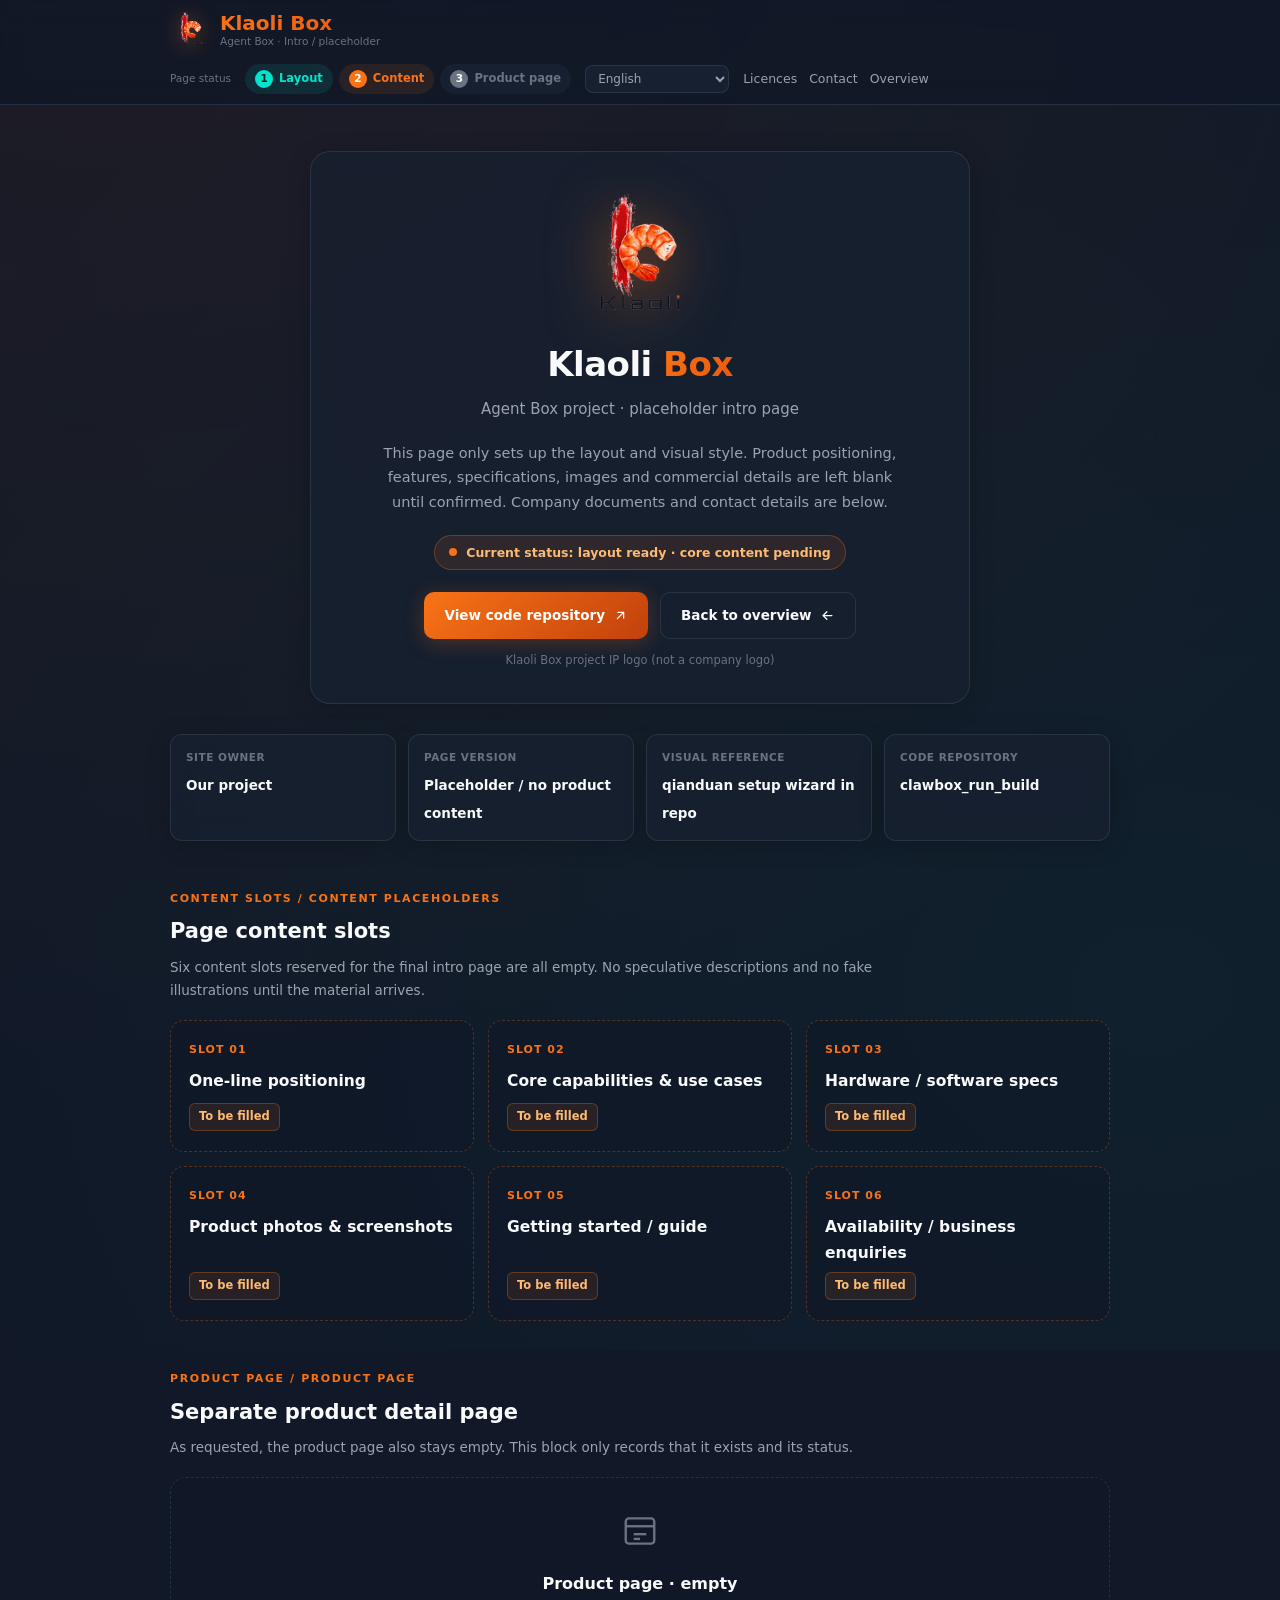
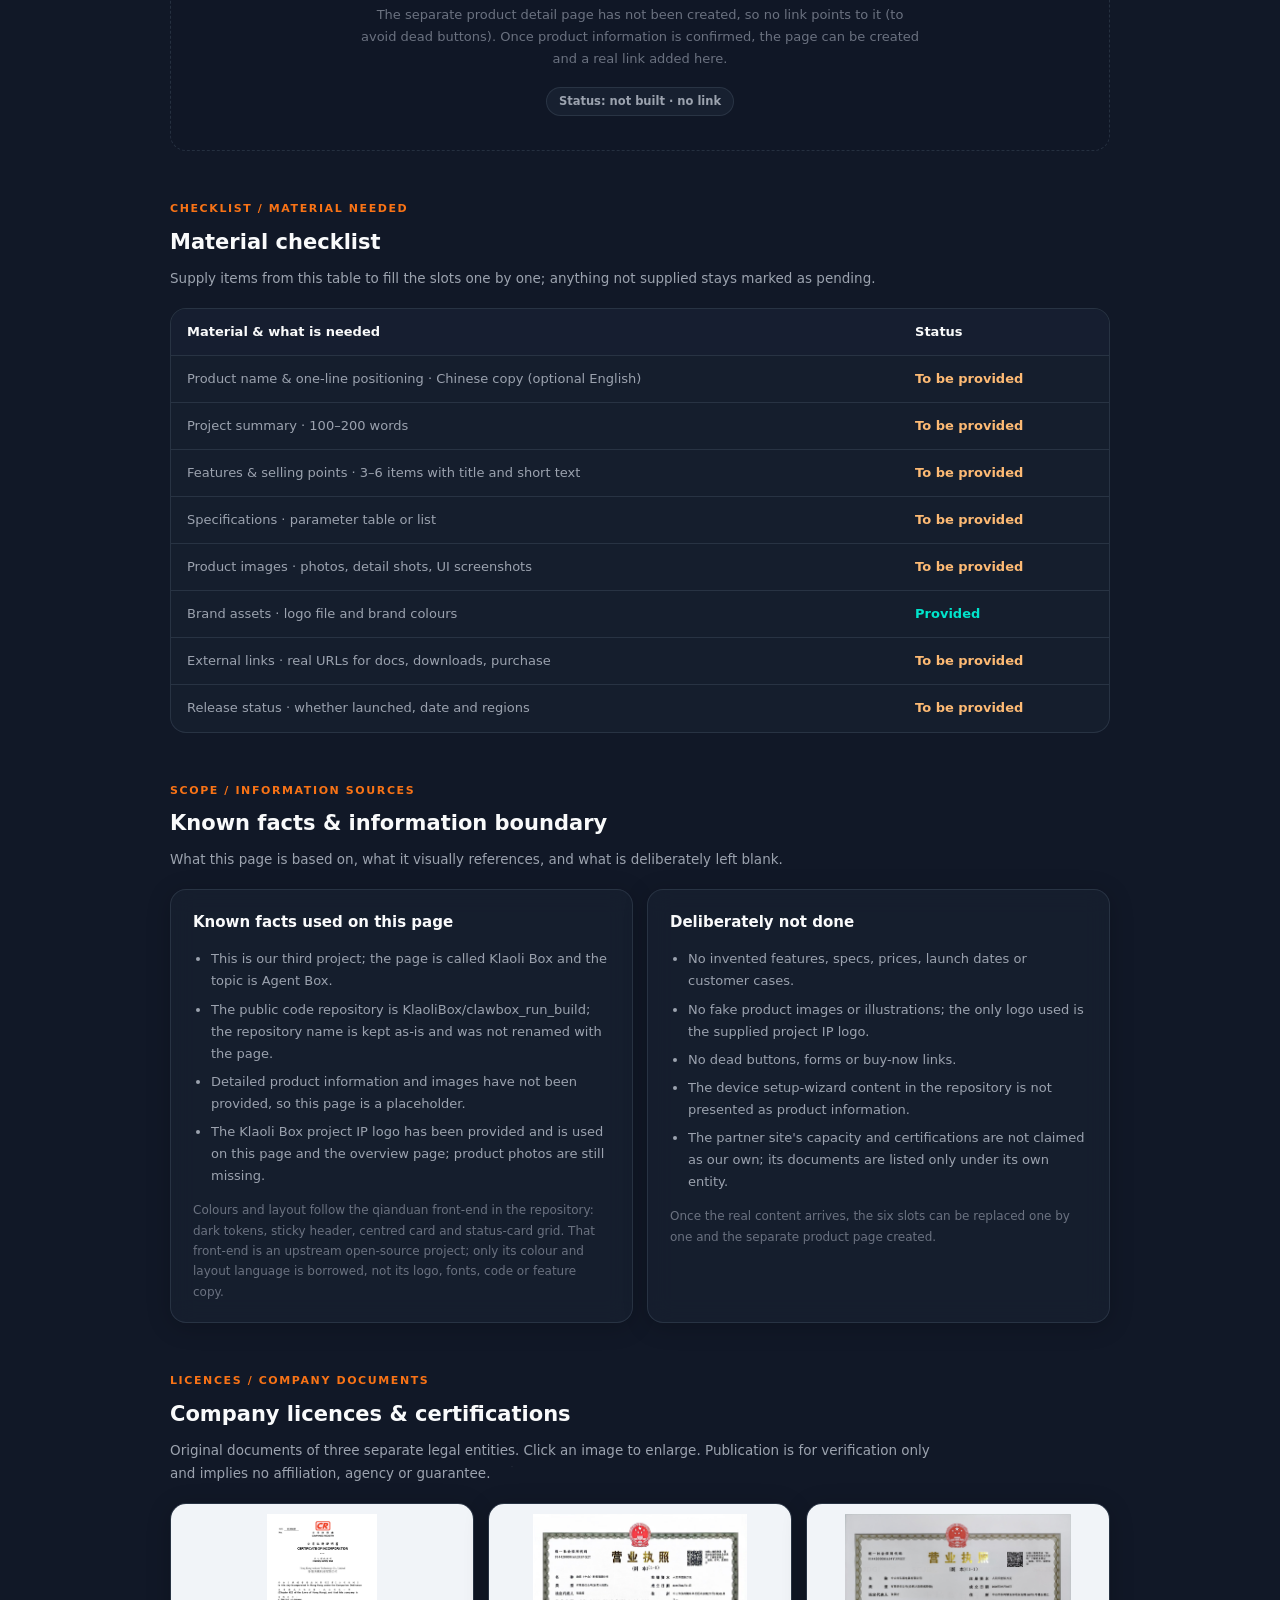
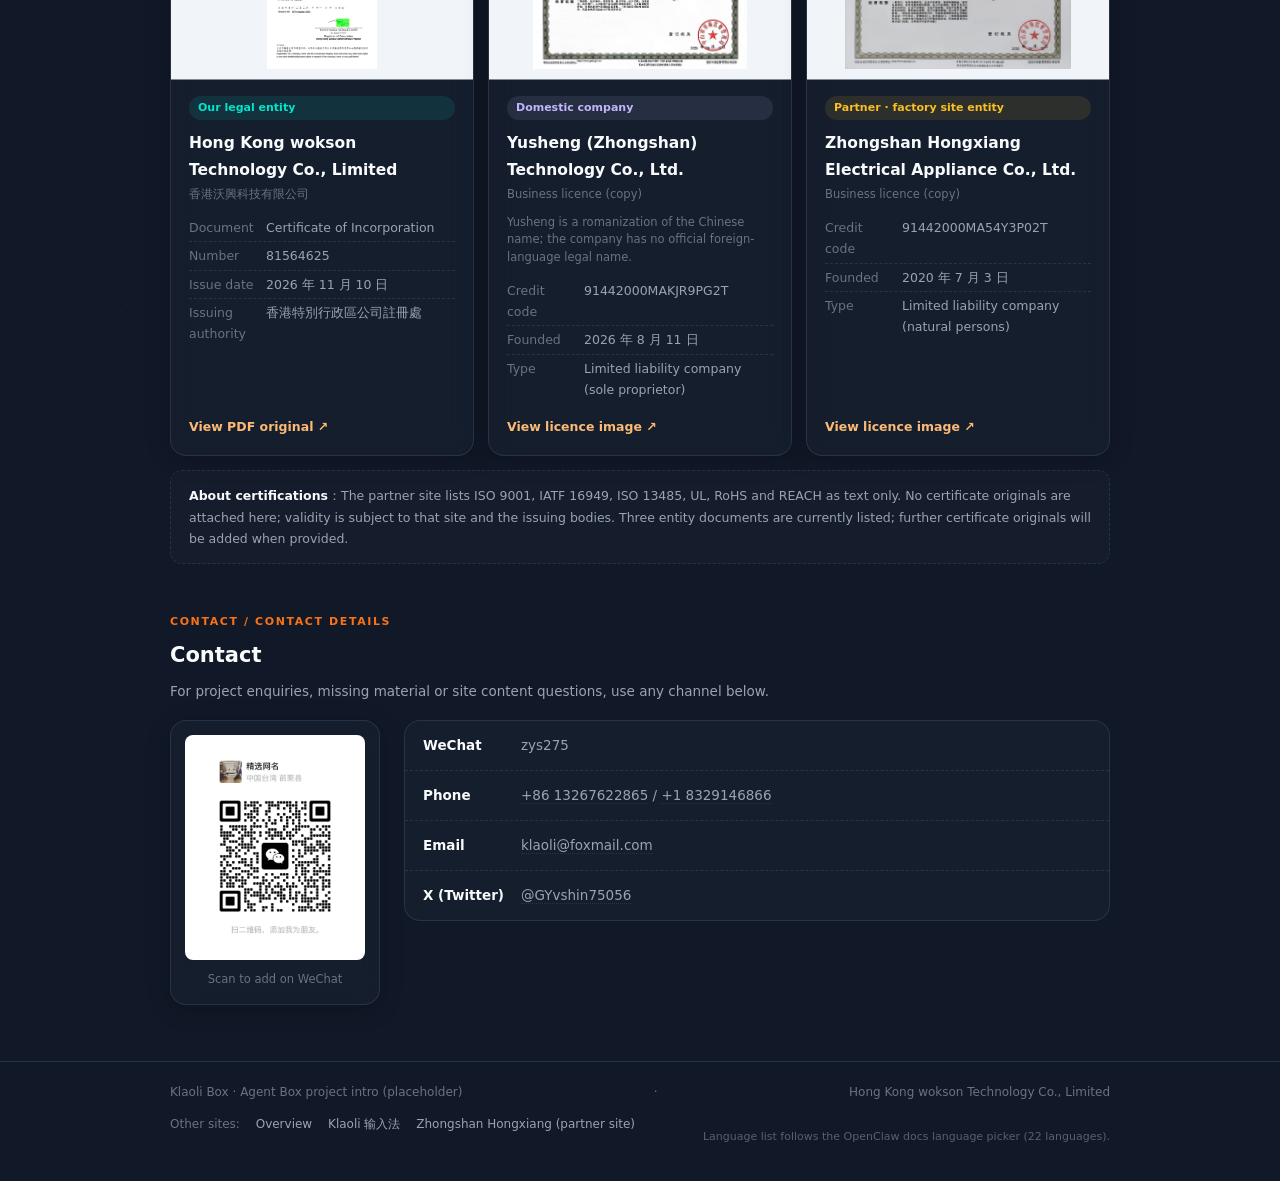
==== html/klaoli box/index.html @ 163dc3ad "首次上传项目代码" ====
<!DOCTYPE html>
<html lang="zh-CN" dir="ltr">
<head>
<meta charset="UTF-8">
<meta name="viewport" content="width=device-width, initial-scale=1">
<title>Klaoli Box · Agent Box 项目介绍（占位版）</title>
<meta name="description" content="Klaoli Box 项目介绍页占位版本，产品核心内容与独立产品页面依然留空，附企业证照与联系方式。">
<style>
  /* Design tokens 参考仓库 qianduan/src/app/globals.css（深色向导 / 珊瑚橙 + 青色）。
     仅借用配色与排布语言，未引入仓库字体、图片、业务代码或文案。 */
  :root {
    --bg-deep: #111827;
    --bg-surface: #172030;
    --bg-elevated: #1e2939;
    --coral-bright: #f97316;
    --coral-mid: #ea580c;
    --coral-dark: #c2410c;
    --cyan-bright: #00e5cc;
    --cyan-mid: #14b8a6;
    --text-primary: #f9fafb;
    --text-secondary: #9ca3af;
    --text-muted: #6b7280;
    --border-subtle: rgba(54, 65, 83, 0.6);
    --border-accent: rgba(249, 115, 22, 0.3);
    --surface-card: rgba(23, 32, 48, 0.75);
    --surface-card-strong: rgba(23, 32, 48, 0.9);
    --font-display: "Segoe UI", "Microsoft YaHei", system-ui, sans-serif;
    --font-body: "Segoe UI", "Microsoft YaHei", "PingFang SC", system-ui, sans-serif;
    --radius: 16px;
  }
  * { box-sizing: border-box; }
  html { scroll-behavior: smooth; scrollbar-width: thin; scrollbar-color: #4b5563 var(--bg-deep); }
  ::-webkit-scrollbar { width: 8px; }
  ::-webkit-scrollbar-track { background: var(--bg-deep); }
  ::-webkit-scrollbar-thumb { background: #4b5563; border-radius: 4px; }
  ::-webkit-scrollbar-thumb:hover { background: #6b7280; }
  ::selection { background: rgba(249,115,22,.3); color: #fff; }
  body {
    margin: 0; background: var(--bg-deep); color: var(--text-primary);
    font-family: var(--font-body); line-height: 1.7;
    -webkit-font-smoothing: antialiased; overflow-x: hidden;
    min-height: 100vh;
  }
  h1, h2, h3, h4 { font-family: var(--font-display); }
  a { color: inherit; }
  a:focus-visible, select:focus-visible { outline: 2px solid var(--coral-bright); outline-offset: 3px; border-radius: 6px; }
  .wrap { max-width: 980px; margin: 0 auto; padding: 0 20px; }

  /* 星点 + 星云背景（照仓库 .bg-stars / .bg-nebula） */
  .bg-stars {
    background-image:
      radial-gradient(1px 1px at 20% 30%, rgba(255,255,255,.15) 0%, transparent 100%),
      radial-gradient(1px 1px at 40% 70%, rgba(255,255,255,.10) 0%, transparent 100%),
      radial-gradient(1px 1px at 60% 20%, rgba(255,255,255,.12) 0%, transparent 100%),
      radial-gradient(1px 1px at 80% 60%, rgba(255,255,255,.08) 0%, transparent 100%),
      radial-gradient(1px 1px at 10% 80%, rgba(255,255,255,.10) 0%, transparent 100%),
      radial-gradient(1px 1px at 70% 90%, rgba(255,255,255,.07) 0%, transparent 100%),
      radial-gradient(1px 1px at 90% 10%, rgba(255,255,255,.11) 0%, transparent 100%);
  }
  .bg-nebula::before {
    content: ""; position: fixed; top: -50%; left: -50%; width: 200%; height: 200%;
    background: radial-gradient(ellipse at 30% 20%, rgba(249,115,22,.06) 0%, transparent 60%),
                radial-gradient(ellipse at 70% 80%, rgba(0,229,204,.04) 0%, transparent 60%);
    pointer-events: none; z-index: 0;
  }
  .page { position: relative; z-index: 1; }

  .title-gradient {
    background: linear-gradient(135deg, #f97316 0%, #ea580c 100%);
    -webkit-background-clip: text; background-clip: text;
    -webkit-text-fill-color: transparent; color: transparent;
  }
  .card-surface {
    background: var(--surface-card); border: 1px solid var(--border-subtle);
    backdrop-filter: blur(12px); box-shadow: 0 4px 24px rgba(0,0,0,.2);
  }
  .btn-gradient {
    background: linear-gradient(135deg, var(--coral-bright) 0%, var(--coral-dark) 100%);
    box-shadow: 0 4px 20px rgba(249,115,22,.25); transition: opacity .2s, transform .2s, box-shadow .2s;
  }
  .btn-gradient:hover { opacity: .9; transform: scale(1.03); box-shadow: 0 8px 30px rgba(249,115,22,.35); }
  .btn-quiet { background: rgba(23,32,48,.7); border: 1px solid var(--border-subtle); transition: border-color .2s, color .2s; }
  .btn-quiet:hover { border-color: var(--border-accent); color: #fff; }

  /* ---------- header（仿 SetupWizard sticky header） ---------- */
  .topbar { position: sticky; top: 0; z-index: 50; background: rgba(17,24,39,.86); border-bottom: 1px solid var(--border-subtle); backdrop-filter: blur(12px); }
  .topbar .wrap { display: flex; align-items: center; justify-content: space-between; gap: 14px; padding-top: 10px; padding-bottom: 10px; flex-wrap: wrap; }
  .brand { display: flex; align-items: center; gap: 10px; text-decoration: none; }
  .brand-logo { width: 40px; height: 40px; display: block; flex: none; }
  .brand-logo img { width: 100%; height: 100%; object-fit: contain; display: block; filter: drop-shadow(0 2px 10px rgba(249,115,22,.45)); }
  .brand-txt { display: flex; flex-direction: column; line-height: 1.15; }
  .brand-txt b { font-family: var(--font-display); font-size: 20px; font-weight: 800; }
  .brand-txt small { font-size: 10.5px; color: var(--text-muted); }
  .head-right { display: flex; align-items: center; gap: 14px; flex-wrap: wrap; }
  .steps { display: flex; gap: 6px; flex-wrap: wrap; }
  .step { display: inline-flex; align-items: center; gap: 6px; padding: 5px 10px; border-radius: 999px; font-size: 11.5px; font-weight: 600; }
  .step i { display: inline-flex; align-items: center; justify-content: center; width: 18px; height: 18px; border-radius: 50%; font-size: 10.5px; font-weight: 800; color: #fff; font-style: normal; }
  .step.done { color: var(--cyan-bright); background: rgba(0,229,204,.1); }
  .step.done i { background: var(--cyan-bright); color: #04211f; }
  .step.active { color: var(--coral-bright); background: rgba(249,115,22,.1); }
  .step.active i { background: var(--coral-bright); }
  .step.idle { color: var(--text-muted); background: var(--bg-surface); }
  .step.idle i { background: var(--text-muted); }
  .steps-label { font-size: 10.5px; color: var(--text-muted); }
  .navlinks { display: flex; gap: 12px; flex-wrap: wrap; }
  .navlinks a { font-size: 12.5px; color: var(--text-secondary); text-decoration: none; }
  .navlinks a:hover { color: var(--coral-bright); }
  .lang-select {
    font: inherit; font-size: 12px; color: var(--text-secondary); background: var(--bg-surface);
    border: 1px solid var(--border-subtle); border-radius: 8px; padding: 5px 8px; max-width: 165px;
  }
  .lang-select option { background: var(--bg-surface); color: var(--text-primary); }

  /* ---------- hero（仿 WelcomeStep 居中卡片） ---------- */
  .hero { padding: 46px 0 8px; display: flex; justify-content: center; }
  .hero-card { width: 100%; max-width: 660px; border-radius: 20px; padding: 36px 34px 32px; text-align: center; }
  .hero-logo {
    width: 132px; height: 132px; margin: 0 auto;
    animation: float 3s ease-in-out infinite;
  }
  .hero-logo img { width: 100%; height: 100%; object-fit: contain; display: block; filter: drop-shadow(0 10px 30px rgba(249,115,22,.5)); }
  @keyframes float { 0%,100% { transform: translateY(0); } 50% { transform: translateY(-6px); } }
  .hero h1 { font-size: 34px; font-weight: 800; margin: 16px 0 4px; letter-spacing: -.5px; }
  .h1sub { font-size: 15px; color: var(--text-secondary); margin: 0 0 18px; }
  .hero p.lead { font-size: 14.5px; color: var(--text-secondary); max-width: 540px; margin: 0 auto 20px; }
  .state { display: inline-flex; align-items: center; gap: 9px; background: rgba(249,115,22,.1); border: 1px solid var(--border-accent); color: #fdba74; border-radius: 999px; padding: 6px 14px; font-size: 12.5px; font-weight: 700; margin-bottom: 22px; }
  .state .dot { width: 8px; height: 8px; border-radius: 50%; background: var(--coral-bright); }
  .actions { display: flex; gap: 12px; justify-content: center; flex-wrap: wrap; }
  .btn { display: inline-flex; align-items: center; gap: 8px; text-decoration: none; padding: 11px 20px; border-radius: 10px; font-size: 13.5px; font-weight: 700; }
  .btn svg { width: 15px; height: 15px; fill: none; stroke: currentColor; stroke-width: 2; stroke-linecap: round; stroke-linejoin: round; }
  .logo-caption { font-size: 11.5px; color: var(--text-muted); margin: 12px 0 0; }

  /* ---------- meta stat cards（仿 DoneStep 状态卡） ---------- */
  .meta-grid { display: grid; grid-template-columns: repeat(4, minmax(0,1fr)); gap: 12px; margin-top: 22px; }
  .meta-item { border-radius: 12px; padding: 14px 15px; }
  .meta-item small { display: block; font-size: 10.5px; font-weight: 700; letter-spacing: .5px; color: var(--text-muted); margin-bottom: 5px; text-transform: uppercase; }
  .meta-item b { font-size: 13.5px; font-weight: 700; color: var(--text-primary); word-break: break-all; }

  /* ---------- sections ---------- */
  section { margin-top: 42px; }
  .sec-head { margin-bottom: 18px; }
  .kicker { display: inline-block; font-size: 11px; font-weight: 800; letter-spacing: 1.6px; color: var(--coral-bright); text-transform: uppercase; margin-bottom: 6px; }
  .sec-head h2 { font-size: 21px; font-weight: 800; margin: 0 0 6px; }
  .sec-head p { font-size: 13.5px; color: var(--text-secondary); margin: 0; max-width: 760px; }

  /* ---------- slots（空内容卡片） ---------- */
  .slots { display: grid; grid-template-columns: repeat(3, minmax(0,1fr)); gap: 14px; }
  .slot { background: rgba(17,24,39,.45); border: 1.5px dashed rgba(249,115,22,.28); border-radius: 14px; padding: 20px 18px; min-height: 132px; display: flex; flex-direction: column; }
  .slot .num { font-size: 11px; font-weight: 800; color: var(--coral-bright); letter-spacing: 1px; }
  .slot h3 { font-size: 15.5px; font-weight: 800; margin: 8px 0 6px; color: var(--text-primary); }
  .slot .empty { margin-top: auto; align-self: flex-start; font-size: 11.5px; font-weight: 700; color: #fdba74; background: rgba(249,115,22,.1); border: 1px solid var(--border-accent); border-radius: 6px; padding: 3px 9px; }

  /* ---------- 产品页占位 ---------- */
  .product-void { border: 1.5px dashed var(--border-subtle); border-radius: 16px; background: rgba(17,24,39,.45); padding: 34px 24px; text-align: center; }
  .product-void svg { width: 38px; height: 38px; stroke: var(--text-muted); fill: none; stroke-width: 1.5; }
  .product-void h3 { font-size: 16px; font-weight: 800; margin: 12px 0 6px; }
  .product-void p { font-size: 13px; color: var(--text-muted); margin: 0 auto 16px; max-width: 560px; }
  .void-chip { display: inline-block; font-size: 11.5px; font-weight: 700; color: var(--text-secondary); background: var(--bg-surface); border: 1px solid var(--border-subtle); border-radius: 999px; padding: 4px 12px; }

  /* ---------- table ---------- */
  .tbl-wrap { border-radius: var(--radius); overflow-x: auto; border: 1px solid var(--border-subtle); background: var(--surface-card); }
  table { width: 100%; border-collapse: collapse; min-width: 520px; }
  th, td { padding: 12px 16px; text-align: left; font-size: 13px; border-bottom: 1px solid var(--border-subtle); vertical-align: top; }
  th { background: var(--surface-card-strong); font-weight: 800; color: var(--text-primary); white-space: nowrap; }
  tr:last-child td { border-bottom: none; }
  td { color: var(--text-secondary); }
  td.status { color: #fdba74; font-weight: 700; white-space: nowrap; }
  td.status.done { color: var(--cyan-bright); }

  /* ---------- panels ---------- */
  .two { display: grid; grid-template-columns: repeat(2, minmax(0,1fr)); gap: 14px; }
  .panel { border-radius: var(--radius); padding: 20px 22px; }
  .panel h3 { font-size: 15px; font-weight: 800; margin: 0 0 10px; }
  .panel ul { margin: 0; padding-left: 18px; font-size: 13px; color: var(--text-secondary); }
  .panel li { padding: 3px 0; }
  .panel .fine { font-size: 12px; color: var(--text-muted); margin: 10px 0 0; }
  .panel a { color: #fdba74; text-decoration: none; border-bottom: 1px dotted var(--border-accent); }
  .panel a:hover { color: var(--coral-bright); }
  code { background: rgba(249,115,22,.12); color: #fdba74; padding: 1px 5px; border-radius: 5px; font-size: 12px; }

  /* ---------- licenses ---------- */
  .lic-grid { display: grid; grid-template-columns: repeat(3, minmax(0,1fr)); gap: 14px; }
  .lic-card { border-radius: var(--radius); overflow: hidden; display: flex; flex-direction: column; }
  .lic-thumb { display: block; height: 176px; padding: 10px; background: #F1F4F8; border-bottom: 1px solid var(--border-subtle); }
  .lic-thumb img { width: 100%; height: 100%; object-fit: contain; display: block; }
  .lic-body { padding: 16px 18px 18px; display: flex; flex-direction: column; flex: 1; }
  .lic-body h3 { font-size: 15.5px; font-weight: 800; margin: 10px 0 3px; }
  .lic-body .en { font-size: 11.5px; color: var(--text-muted); margin: 0 0 11px; line-height: 1.5; }
  .lic-dl { margin: 0 0 13px; font-size: 12.5px; }
  .lic-dl div { display: flex; gap: 9px; padding: 3px 0; border-bottom: 1px dashed var(--border-subtle); }
  .lic-dl div:last-child { border-bottom: none; }
  .lic-dl dt { flex: none; width: 68px; color: var(--text-muted); }
  .lic-dl dd { margin: 0; color: var(--text-secondary); }
  .lic-file { margin-top: auto; font-size: 12.5px; font-weight: 700; text-decoration: none; color: #fdba74; }
  .lic-file:hover { text-decoration: underline; }
  .lic-tag { font-size: 11px; font-weight: 700; padding: 3px 9px; border-radius: 999px; }
  .lic-tag.own { color: var(--cyan-bright); background: rgba(0,229,204,.1); }
  .lic-tag.partner { color: #fbbf24; background: rgba(251,191,36,.1); }
  .lic-tag.neutral { color: #c4b5fd; background: rgba(196,181,253,.1); }
  .lic-note { margin-top: 14px; background: rgba(23,32,48,.7); border: 1px dashed var(--border-subtle); border-radius: 12px; padding: 14px 18px; font-size: 12.5px; color: var(--text-secondary); }
  .lic-note b { color: var(--text-primary); }

  /* ---------- contact ---------- */
  .contact-grid { display: grid; grid-template-columns: 210px 1fr; gap: 24px; align-items: start; }
  .qr-box { border-radius: var(--radius); padding: 14px; text-align: center; }
  .qr-box .qr-white { background: #fff; border-radius: 8px; padding: 8px; }
  .qr-box img { width: 100%; max-width: 176px; height: auto; display: block; margin: 0 auto; }
  .qr-box p { font-size: 11.5px; color: var(--text-muted); margin: 10px 0 0; }
  .clist { list-style: none; margin: 0; padding: 0; border-radius: var(--radius); overflow: hidden; border: 1px solid var(--border-subtle); background: var(--surface-card); }
  .clist li { display: flex; gap: 14px; align-items: baseline; padding: 13px 18px; border-bottom: 1px dashed var(--border-subtle); font-size: 13.5px; }
  .clist li:last-child { border-bottom: none; }
  .clist b { flex: none; width: 84px; color: var(--text-primary); }
  .clist span, .clist a { color: var(--text-secondary); }
  .clist a { text-decoration: none; border-bottom: 1px dotted var(--border-subtle); }
  .clist a:hover { color: var(--coral-bright); border-bottom-color: var(--coral-bright); }

  footer { margin-top: 56px; border-top: 1px solid var(--border-subtle); padding: 20px 0 34px; }
  footer .wrap { display: flex; gap: 12px; flex-wrap: wrap; justify-content: space-between; font-size: 12px; color: var(--text-muted); }
  footer a { color: var(--text-secondary); text-decoration: none; margin-left: 12px; }
  footer a:hover { color: var(--coral-bright); }
  .lang-note { font-size: 11px; color: var(--text-muted); margin-top: 14px; opacity: .8; }

  /* ---------- RTL ---------- */
  [dir="rtl"] th, [dir="rtl"] td { text-align: right; }
  [dir="rtl"] .panel ul { padding-left: 0; padding-right: 18px; }
  [dir="rtl"] footer a { margin-left: 0; margin-right: 12px; }

  @media (max-width: 900px) {
    .slots, .lic-grid { grid-template-columns: repeat(2, minmax(0,1fr)); }
    .meta-grid { grid-template-columns: repeat(2, minmax(0,1fr)); }
    .two { grid-template-columns: 1fr; }
  }
  @media (max-width: 620px) {
    .hero { padding: 28px 0 4px; }
    .hero-card { padding: 26px 20px 24px; }
    .hero h1 { font-size: 27px; }
    .slots, .lic-grid { grid-template-columns: 1fr; }
    .contact-grid { grid-template-columns: 1fr; }
    .qr-box { max-width: 240px; }
    .slot { min-height: 0; }
    .clist li { flex-direction: column; gap: 2px; }
    .clist b { width: auto; }
    .steps-label { display: none; }
  }
</style>
</head>
<body class="bg-stars bg-nebula" data-page="box">

<div class="page">

<header class="topbar">
  <div class="wrap">
    <a class="brand" href="#top" data-i18n-label="b_brand_aria" aria-label="Klaoli Box 介绍页顶部">
      <span class="brand-logo"><img src="../assets/klaoli-box-logo.png" alt="Klaoli Box 项目产权 Logo：红色笔触与虾形图案，下方为 Klaoli 字样" data-i18n-alt="c_logo_alt"></span>
      <span class="brand-txt">
        <b class="title-gradient">Klaoli Box</b>
        <small data-i18n="b_brand_sub">Agent Box · Intro / 占位版</small>
      </span>
    </a>
    <div class="head-right">
      <span class="steps-label" data-i18n="b_steps_label">页面状态</span>
      <div class="steps" data-i18n-label="b_steps_aria" aria-label="页面状态：结构已就位，核心内容待补，独立产品页待建">
        <span class="step done"><i>1</i><span data-i18n="b_step1">结构</span></span>
        <span class="step active"><i>2</i><span data-i18n="b_step2">内容</span></span>
        <span class="step idle"><i>3</i><span data-i18n="b_step3">产品页</span></span>
      </div>
      <select id="lang-select" class="lang-select" aria-label="界面语言">
        <option value="en">English</option>
        <option value="zh-CN" selected>简体中文</option>
        <option value="zh-TW">繁體中文</option>
        <option value="ja-JP">日本語</option>
        <option value="es">Español</option>
        <option value="pt-BR">Português (BR)</option>
        <option value="ko">한국어</option>
        <option value="de">Deutsch</option>
        <option value="fr">Français</option>
        <option value="hi">हिन्दी</option>
        <option value="ar">العربية</option>
        <option value="it">Italiano</option>
        <option value="vi">Tiếng Việt</option>
        <option value="nl">Nederlands</option>
        <option value="fa">فارسی</option>
        <option value="tr">Türkçe</option>
        <option value="uk">Українська</option>
        <option value="id">Bahasa Indonesia</option>
        <option value="pl">Polski</option>
        <option value="th">ไทย</option>
        <option value="ru">Русский</option>
        <option value="sv">Svenska</option>
      </select>
      <nav class="navlinks" aria-label="页内导航">
        <a href="#licenses" data-i18n="c_nav_licenses">企业证照</a>
        <a href="#contact" data-i18n="c_nav_contact">联系方式</a>
        <a href="../index.html" data-i18n="c_nav_overview">项目总览</a>
      </nav>
    </div>
  </div>
</header>

<main class="wrap" id="top">

  <!-- hero：仿 WelcomeStep 居中卡片，使用项目产权 Logo -->
  <section class="hero" style="margin-top:0">
    <div class="hero-card card-surface">
      <div class="hero-logo"><img src="../assets/klaoli-box-logo.png" alt="Klaoli Box 项目产权 Logo：红色笔触与虾形图案，下方为 Klaoli 字样" data-i18n-alt="c_logo_alt"></div>
      <h1>Klaoli <span class="title-gradient">Box</span></h1>
      <p class="h1sub" data-i18n="b_h1sub">Agent Box 项目 · 介绍页占位版本</p>
      <p class="lead" data-i18n="b_lead">本页只搭建页面骨架与视觉风格，产品定位、功能、规格、图片与商务信息一概留空，待资料确认后逐项填入。企业证照与联系方式见页面下方。</p>
      <div class="state"><span class="dot"></span><span data-i18n="b_state">当前状态：结构已就位 · 核心内容待补充</span></div>
      <div class="actions">
        <a class="btn btn-gradient" style="color:#fff" href="https://github.com/KlaoliBox/clawbox_run_build" target="_blank" rel="noopener noreferrer"><span data-i18n="b_btn_repo">查看代码仓库</span>
          <svg viewBox="0 0 24 24"><path d="M7 17L17 7"/><path d="M8 7h9v9"/></svg>
        </a>
        <a class="btn btn-quiet" href="../index.html"><span data-i18n="c_btn_back">返回项目总览</span>
          <svg viewBox="0 0 24 24"><path d="M19 12H5"/><path d="M11 6l-6 6 6 6"/></svg>
        </a>
      </div>
      <p class="logo-caption" data-i18n="c_logo_note">Klaoli Box 项目产权标识（非公司标识）</p>
    </div>
  </section>

  <div class="meta-grid">
    <div class="meta-item card-surface"><small data-i18n="b_meta1">站点归属</small><b data-i18n="c_badge_own">本公司项目</b></div>
    <div class="meta-item card-surface"><small data-i18n="b_meta2">页面版本</small><b data-i18n="b_meta_v2">占位版 / 无产品内容</b></div>
    <div class="meta-item card-surface"><small data-i18n="b_meta3">视觉参考</small><b data-i18n="b_meta_v3">仓库 qianduan 向导</b></div>
    <div class="meta-item card-surface"><small data-i18n="b_meta4">代码仓库</small><b>clawbox_run_build</b></div>
  </div>

  <!-- 内容槽位：核心介绍内容全部留空 -->
  <section aria-labelledby="slots-h">
    <div class="sec-head">
      <span class="kicker" data-i18n="b_slots_k">Content Slots / 内容槽位</span>
      <h2 id="slots-h" data-i18n="b_slots_h">页面内容槽位</h2>
      <p data-i18n="b_slots_p">正式介绍页预留的六个内容位，目前均为空。在资料到位前不会填入推测性描述，也不会用示意图顶替。</p>
    </div>
    <div class="slots">
      <div class="slot"><span class="num">SLOT 01</span><h3 data-i18n="b_s1">一句话产品定位</h3><span class="empty" data-i18n="c_empty">待补充</span></div>
      <div class="slot"><span class="num">SLOT 02</span><h3 data-i18n="b_s2">核心能力与使用场景</h3><span class="empty" data-i18n="c_empty">待补充</span></div>
      <div class="slot"><span class="num">SLOT 03</span><h3 data-i18n="b_s3">硬件 / 软件规格</h3><span class="empty" data-i18n="c_empty">待补充</span></div>
      <div class="slot"><span class="num">SLOT 04</span><h3 data-i18n="b_s4">产品照片与界面截图</h3><span class="empty" data-i18n="c_empty">待补充</span></div>
      <div class="slot"><span class="num">SLOT 05</span><h3 data-i18n="b_s5">上手流程 / 使用说明</h3><span class="empty" data-i18n="c_empty">待补充</span></div>
      <div class="slot"><span class="num">SLOT 06</span><h3 data-i18n="b_s6">获取方式 / 商务入口</h3><span class="empty" data-i18n="c_empty">待补充</span></div>
    </div>
  </section>

  <!-- 独立产品页面：明确留空，不造空链接 -->
  <section aria-labelledby="product-h">
    <div class="sec-head">
      <span class="kicker" data-i18n="b_prod_k">Product Page / 产品页面</span>
      <h2 id="product-h" data-i18n="b_prod_h">独立产品详情页</h2>
      <p data-i18n="b_prod_p">按你的要求，产品页面同样保持空置；此处仅登记它的存在与状态。</p>
    </div>
    <div class="product-void">
      <svg viewBox="0 0 24 24" aria-hidden="true"><rect x="3" y="4" width="18" height="16" rx="2"/><path d="M3 9h18"/><path d="M8 14h8"/><path d="M8 17h4"/></svg>
      <h3 data-i18n="b_void_h">产品页面 · 空</h3>
      <p data-i18n="b_void_p">独立产品详情页尚未创建，本页不设置指向它的跳转链接（避免出现点了没有反应的入口）。待产品资料确定后，可在此处新建页面并补上真实链接。</p>
      <span class="void-chip" data-i18n="b_void_chip">状态：待建 · 无跳转入口</span>
    </div>
  </section>

  <!-- 待补资料清单 -->
  <section aria-labelledby="list-h">
    <div class="sec-head">
      <span class="kicker" data-i18n="b_list_k">Checklist / 待补资料</span>
      <h2 id="list-h" data-i18n="b_list_h">待补资料清单</h2>
      <p data-i18n="b_list_p">后续按此表提供素材即可逐格填充；未提供的一律保持「待提供」。</p>
    </div>
    <div class="tbl-wrap">
      <table>
        <thead>
          <tr><th data-i18n="b_th1">素材与需要的内容</th><th data-i18n="b_th2">状态</th></tr>
        </thead>
        <tbody>
          <tr><td data-i18n="b_r1">产品名称与一句话定位 · 中文文案（可选英文版）</td><td class="status" data-i18n="c_pending">待提供</td></tr>
          <tr><td data-i18n="b_r2">项目简介 · 100–200 字说明</td><td class="status" data-i18n="c_pending">待提供</td></tr>
          <tr><td data-i18n="b_r3">功能与卖点 · 3–6 条，每条含标题与简述</td><td class="status" data-i18n="c_pending">待提供</td></tr>
          <tr><td data-i18n="b_r4">规格参数 · 参数表或清单</td><td class="status" data-i18n="c_pending">待提供</td></tr>
          <tr><td data-i18n="b_r5">产品图片 · 产品照、细节照、界面截图等图片文件</td><td class="status" data-i18n="c_pending">待提供</td></tr>
          <tr><td data-i18n="b_r6">品牌素材 · Logo 文件与品牌色值</td><td class="status done" data-i18n="c_provided">已提供</td></tr>
          <tr><td data-i18n="b_r7">外部链接 · 文档、下载、购买等真实 URL</td><td class="status" data-i18n="c_pending">待提供</td></tr>
          <tr><td data-i18n="b_r8">发布状态 · 是否已发布、时间与区域</td><td class="status" data-i18n="c_pending">待提供</td></tr>
        </tbody>
      </table>
    </div>
  </section>

  <!-- 已知事实 / 信息边界 -->
  <section aria-labelledby="boundary-h">
    <div class="sec-head">
      <span class="kicker" data-i18n="b_bound_k">Scope / 信息来源</span>
      <h2 id="boundary-h" data-i18n="b_bound_h">已知事实与信息边界</h2>
      <p data-i18n="b_bound_p">说明本页依据的信息来源、视觉参考对象，以及刻意留白的部分。</p>
    </div>
    <div class="two">
      <div class="panel card-surface">
        <h3 data-i18n="b_facts_h">本页依据的已知事实</h3>
        <ul>
          <li data-i18n="b_f1">这是本公司的第三个项目，页面名称为 Klaoli Box，主题为 Agent Box。</li>
          <li data-i18n="b_f2">项目对应公开代码仓库 KlaoliBox/clawbox_run_build；仓库名沿用原名称，未随页面名称更改。</li>
          <li data-i18n="b_f3">产品详细资料与图片尚未提供，本页为占位版本。</li>
          <li data-i18n="b_f4">Klaoli Box 项目产权 Logo 已提供，用于本页与总览页；产品照片仍待补。</li>
        </ul>
        <p class="fine" data-i18n="b_facts_fine">视觉与排布参考仓库内 qianduan 前端的深色配色、sticky 页头、居中卡片与状态卡网格。该前端为上游开源项目；本页仅借鉴配色与排布语言，未使用其 Logo 图片、字体、业务代码或功能文案。</p>
      </div>
      <div class="panel card-surface">
        <h3 data-i18n="b_no_h">刻意不做的事</h3>
        <ul>
          <li data-i18n="b_n1">不编造功能、参数、价格、发布时间或客户案例。</li>
          <li data-i18n="b_n2">不使用假的产品图或示意图；页面仅使用已提供的项目产权 Logo。</li>
          <li data-i18n="b_n3">不设置点了没有反应的按钮、表单或「立即购买」入口。</li>
          <li data-i18n="b_n4">不把仓库内设备端向导的业务内容写成产品介绍。</li>
          <li data-i18n="b_n5">不把合作公司站点的产能与认证作为本公司成果表述；其证照仅在下方按主体单独公示。</li>
        </ul>
        <p class="fine" data-i18n="b_no_fine">正式内容到位后，可逐项替换六个内容槽位，并新建独立产品详情页。</p>
      </div>
    </div>
  </section>

  <!-- 企业证照与资质 -->
  <section id="licenses" aria-labelledby="lic-h">
    <div class="sec-head">
      <span class="kicker" data-i18n="b_lic_k">Licenses / 企业证照</span>
      <h2 id="lic-h" data-i18n="c_licenses_h">企业证照与资质</h2>
      <p data-i18n="c_licenses_p">以下为三家相关法律主体的证照原件，点击图片可查看大图；证照分属不同法律主体，公示仅为便于核验，不代表彼此隶属、代理或担保关系。</p>
    </div>
    <div class="lic-grid">

      <article class="lic-card card-surface">
        <a class="lic-thumb" href="../assets/hk-wokson-ci.png" target="_blank" rel="noopener" data-i18n-title="c_zoom" title="点击查看大图">
          <img src="../assets/hk-wokson-ci.png" alt="企业证照原件图片" data-i18n-alt="c_alt_doc" loading="lazy">
        </a>
        <div class="lic-body">
          <span class="lic-tag own" data-i18n="c_tag_own">本公司署名主体</span>
          <h3 data-i18n="c_name_hk">香港沃興科技有限公司</h3>
          <p class="en" data-i18n="c_name_hk_alt">Hong Kong wokson Technology Co., Limited</p>
          <dl class="lic-dl">
            <div><dt data-i18n="c_lbl_cert">证照</dt><dd data-i18n="c_license_cert">公司註冊證明書</dd></div>
            <div><dt data-i18n="c_lbl_no">编号</dt><dd>81564625</dd></div>
            <div><dt data-i18n="c_lbl_date">发出日期</dt><dd>2026 年 11 月 10 日</dd></div>
            <div><dt data-i18n="c_lbl_authority">签发机关</dt><dd>香港特別行政區公司註冊處</dd></div>
          </dl>
          <a class="lic-file" href="../assets/hk-wokson-ci.pdf" target="_blank" rel="noopener" data-i18n="c_pdf">查看 PDF 原件 ↗</a>
        </div>
      </article>

      <article class="lic-card card-surface">
        <a class="lic-thumb" href="../assets/license-yusheng.jpg" target="_blank" rel="noopener" data-i18n-title="c_zoom" title="点击查看大图">
          <img src="../assets/license-yusheng.jpg" alt="企业证照原件图片" data-i18n-alt="c_alt_doc" loading="lazy">
        </a>
        <div class="lic-body">
          <span class="lic-tag neutral" data-i18n="c_tag_neutral">境内公司</span>
          <h3 data-i18n="c_name_ys">渝昇（中山）科技有限公司</h3>
          <p class="en" data-i18n="c_license_biz">营业执照（副本）</p>
          <p class="en" data-i18n="c_ys_note">「Yusheng」为中文名称的罗马字转写；该公司无官方外文法定名称。</p>
          <dl class="lic-dl">
            <div><dt data-i18n="c_lbl_code">信用代码</dt><dd>91442000MAKJR9PG2T</dd></div>
            <div><dt data-i18n="c_lbl_founded">成立日期</dt><dd>2026 年 8 月 11 日</dd></div>
            <div><dt data-i18n="c_lbl_type">类型</dt><dd data-i18n="c_type_a">有限责任公司（自然人独资）</dd></div>
          </dl>
          <a class="lic-file" href="../assets/license-yusheng.jpg" target="_blank" rel="noopener" data-i18n="c_fullimg">查看营业执照原图 ↗</a>
        </div>
      </article>

      <article class="lic-card card-surface">
        <a class="lic-thumb" href="../assets/license-hongxiang.jpg" target="_blank" rel="noopener" data-i18n-title="c_zoom" title="点击查看大图">
          <img src="../assets/license-hongxiang.jpg" alt="企业证照原件图片" data-i18n-alt="c_alt_doc" loading="lazy">
        </a>
        <div class="lic-body">
          <span class="lic-tag partner" data-i18n="c_tag_partner">合作公司 · 工厂站点主体</span>
          <h3 data-i18n="c_name_hx">中山市弘翔电器有限公司</h3>
          <p class="en" data-i18n="c_license_biz">营业执照（副本）</p>
          <dl class="lic-dl">
            <div><dt data-i18n="c_lbl_code">信用代码</dt><dd>91442000MA54Y3P02T</dd></div>
            <div><dt data-i18n="c_lbl_founded">成立日期</dt><dd>2020 年 7 月 3 日</dd></div>
            <div><dt data-i18n="c_lbl_type">类型</dt><dd data-i18n="c_type_b">有限责任公司（自然人投资或控股）</dd></div>
          </dl>
          <a class="lic-file" href="../assets/license-hongxiang.jpg" target="_blank" rel="noopener" data-i18n="c_fullimg">查看营业执照原图 ↗</a>
        </div>
      </article>

    </div>
    <div class="lic-note"><b data-i18n="c_note_h">关于资质</b>：<span data-i18n="c_note">合作公司站点以文字公示 ISO 9001、IATF 16949、ISO 13485、UL、RoHS、REACH 等认证信息；本页未附证书原件，实际有效状态以该站点及发证机构为准。目前收录上述 3 份主体证照，如另有资质证书原件，待提供后补入。</span></div>
  </section>

  <!-- 联系方式 -->
  <section id="contact" aria-labelledby="contact-h">
    <div class="sec-head">
      <span class="kicker" data-i18n="b_ct_k">Contact / 联系方式</span>
      <h2 id="contact-h" data-i18n="c_contact_h">联系方式</h2>
      <p data-i18n="c_contact_p">项目咨询、资料补充与站点内容相关问题，可通过以下任一渠道联系。</p>
    </div>
    <div class="contact-grid">
      <div class="qr-box card-surface">
        <div class="qr-white"><img src="../assets/wechat-qr.jpg" alt="微信个人二维码，扫码添加好友" data-i18n-alt="c_qr_alt" loading="lazy"></div>
        <p data-i18n="c_qr_cap">微信扫码添加</p>
      </div>
      <ul class="clist">
        <li><b data-i18n="c_ct_wechat">微信</b><span>zys275</span></li>
        <li><b data-i18n="c_ct_phone">手机</b><span><a href="tel:+8613267622865">+86 13267622865</a> / <a href="tel:+18329146866">+1 8329146866</a></span></li>
        <li><b data-i18n="c_ct_email">邮箱</b><span><a href="mailto:klaoli@foxmail.com">klaoli@foxmail.com</a></span></li>
        <li><b data-i18n="c_ct_x">推特 / X</b><span><a href="https://x.com/GYvshin75056" target="_blank" rel="noopener noreferrer">@GYvshin75056</a></span></li>
      </ul>
    </div>
  </section>

</main>

<footer>
  <div class="wrap">
    <span data-i18n="b_foot_main">Klaoli Box · Agent Box 项目介绍（占位版）</span> · <span data-i18n="c_name_hk">香港沃興科技有限公司</span>
    <span><span data-i18n="b_foot_sites">其他站点：</span>
      <a href="../index.html" data-i18n="c_nav_overview">项目总览</a>
      <a href="../klaoli输入法/index.html">Klaoli 输入法</a>
      <a href="../pcb工厂/index.html" data-i18n="b_foot_hx">中山弘翔电器（合作公司站点）</a>
    </span>
    <span class="lang-note" data-i18n="c_lang_note">语言列表参考 OpenClaw 文档站语言选择器，共 22 种。</span>
  </div>
</footer>

</div>

<script src="../assets/i18n.js"></script>
<script>SITE_I18N.init();</script>
</body>
</html>
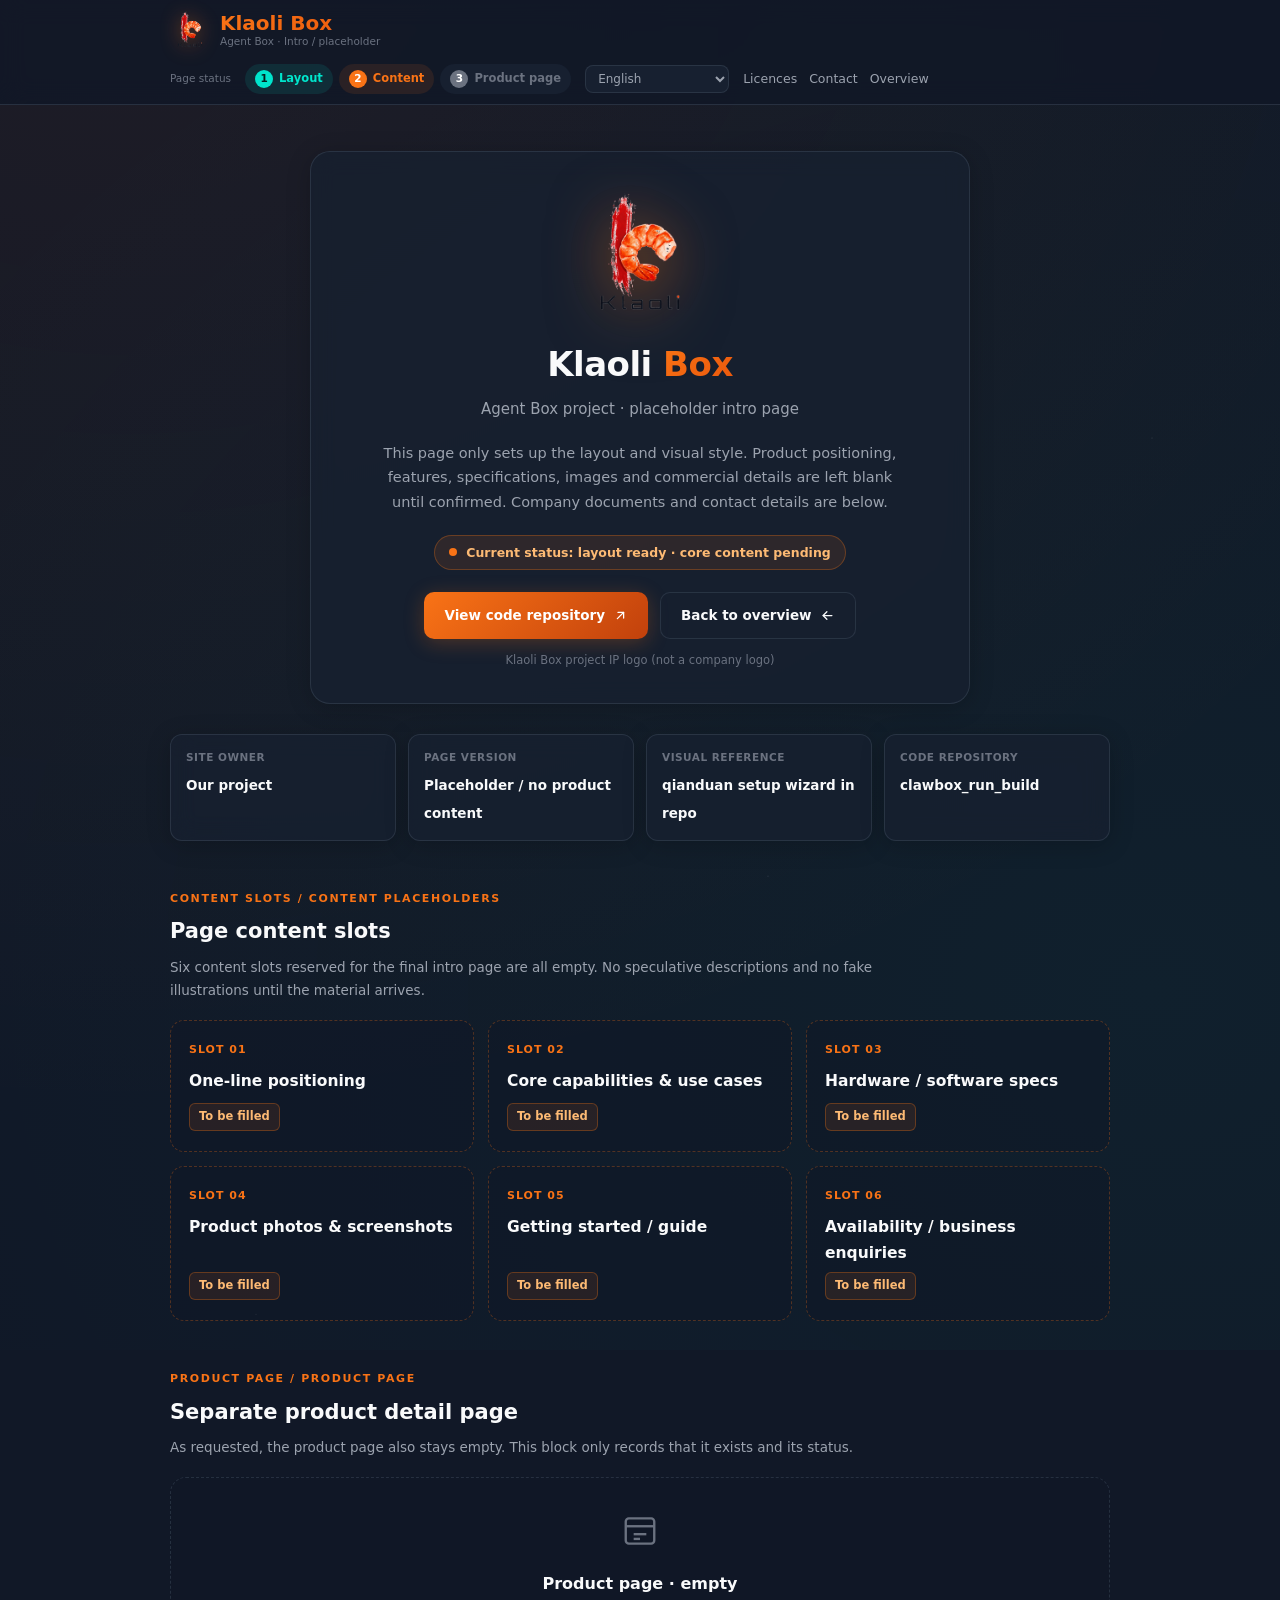
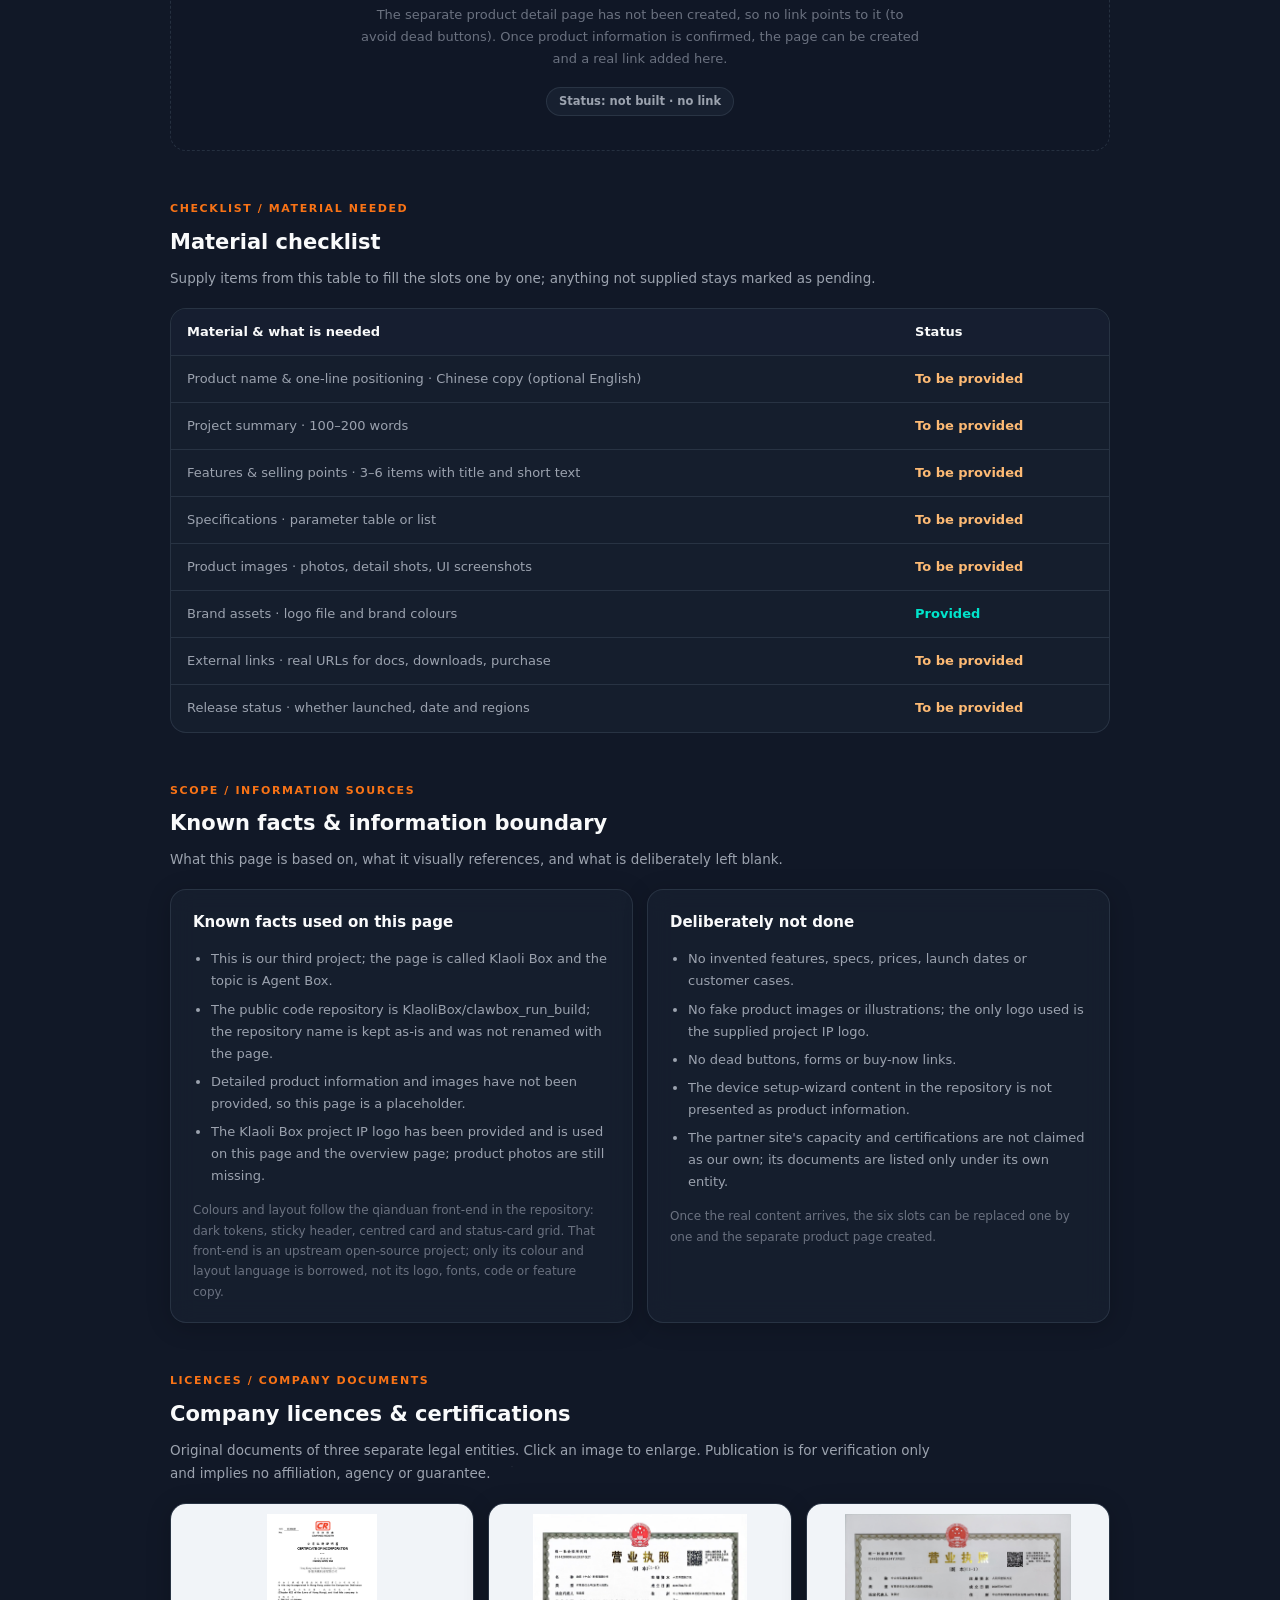
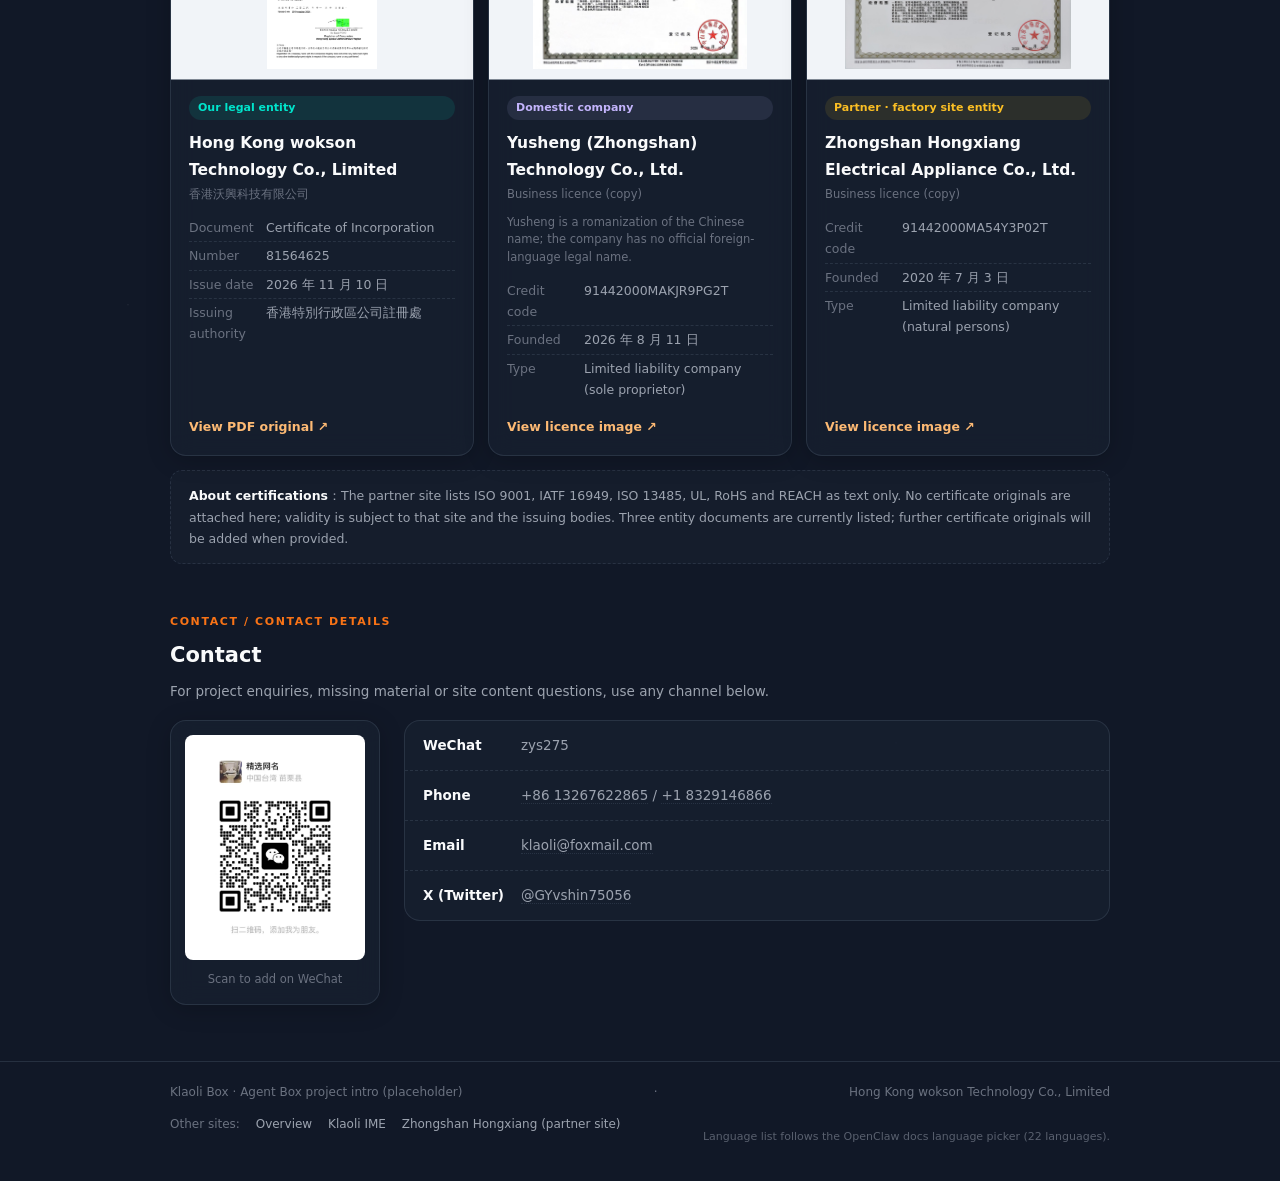
==== commit b29b2ba1: "i18n: localize site names on guide (Klaoli IME card) and Hongxiang card via c_name_hx; box footer li" ====
--- a/html/klaoli box/index.html
+++ b/html/klaoli box/index.html
@@ -251,7 +251,7 @@
 <header class="topbar">
   <div class="wrap">
     <a class="brand" href="#top" data-i18n-label="b_brand_aria" aria-label="Klaoli Box 介绍页顶部">
-      <span class="brand-logo"><img src="../assets/klaoli-box-logo.png" alt="Klaoli Box 项目产权 Logo：红色笔触与虾形图案，下方为 Klaoli 字样" data-i18n-alt="c_logo_alt"></span>
+      <span class="brand-logo"><img src="../_archive/assets/klaoli-box-logo.png" alt="Klaoli Box 项目产权 Logo：红色笔触与虾形图案，下方为 Klaoli 字样" data-i18n-alt="c_logo_alt"></span>
       <span class="brand-txt">
         <b class="title-gradient">Klaoli Box</b>
         <small data-i18n="b_brand_sub">Agent Box · Intro / 占位版</small>
@@ -302,7 +302,7 @@
   <!-- hero：仿 WelcomeStep 居中卡片，使用项目产权 Logo -->
   <section class="hero" style="margin-top:0">
     <div class="hero-card card-surface">
-      <div class="hero-logo"><img src="../assets/klaoli-box-logo.png" alt="Klaoli Box 项目产权 Logo：红色笔触与虾形图案，下方为 Klaoli 字样" data-i18n-alt="c_logo_alt"></div>
+      <div class="hero-logo"><img src="../_archive/assets/klaoli-box-logo.png" alt="Klaoli Box 项目产权 Logo：红色笔触与虾形图案，下方为 Klaoli 字样" data-i18n-alt="c_logo_alt"></div>
       <h1>Klaoli <span class="title-gradient">Box</span></h1>
       <p class="h1sub" data-i18n="b_h1sub">Agent Box 项目 · 介绍页占位版本</p>
       <p class="lead" data-i18n="b_lead">本页只搭建页面骨架与视觉风格，产品定位、功能、规格、图片与商务信息一概留空，待资料确认后逐项填入。企业证照与联系方式见页面下方。</p>
@@ -426,8 +426,8 @@
     <div class="lic-grid">
 
       <article class="lic-card card-surface">
-        <a class="lic-thumb" href="../assets/hk-wokson-ci.png" target="_blank" rel="noopener" data-i18n-title="c_zoom" title="点击查看大图">
-          <img src="../assets/hk-wokson-ci.png" alt="企业证照原件图片" data-i18n-alt="c_alt_doc" loading="lazy">
+        <a class="lic-thumb" href="../_archive/assets/hk-wokson-ci.png" target="_blank" rel="noopener" data-i18n-title="c_zoom" title="点击查看大图">
+          <img src="../_archive/assets/hk-wokson-ci.png" alt="企业证照原件图片" data-i18n-alt="c_alt_doc" loading="lazy">
         </a>
         <div class="lic-body">
           <span class="lic-tag own" data-i18n="c_tag_own">本公司署名主体</span>
@@ -439,13 +439,13 @@
             <div><dt data-i18n="c_lbl_date">发出日期</dt><dd>2026 年 11 月 10 日</dd></div>
             <div><dt data-i18n="c_lbl_authority">签发机关</dt><dd>香港特別行政區公司註冊處</dd></div>
           </dl>
-          <a class="lic-file" href="../assets/hk-wokson-ci.pdf" target="_blank" rel="noopener" data-i18n="c_pdf">查看 PDF 原件 ↗</a>
+          <a class="lic-file" href="../_archive/assets/hk-wokson-ci.pdf" target="_blank" rel="noopener" data-i18n="c_pdf">查看 PDF 原件 ↗</a>
         </div>
       </article>
 
       <article class="lic-card card-surface">
-        <a class="lic-thumb" href="../assets/license-yusheng.jpg" target="_blank" rel="noopener" data-i18n-title="c_zoom" title="点击查看大图">
-          <img src="../assets/license-yusheng.jpg" alt="企业证照原件图片" data-i18n-alt="c_alt_doc" loading="lazy">
+        <a class="lic-thumb" href="../_archive/assets/license-yusheng.jpg" target="_blank" rel="noopener" data-i18n-title="c_zoom" title="点击查看大图">
+          <img src="../_archive/assets/license-yusheng.jpg" alt="企业证照原件图片" data-i18n-alt="c_alt_doc" loading="lazy">
         </a>
         <div class="lic-body">
           <span class="lic-tag neutral" data-i18n="c_tag_neutral">境内公司</span>
@@ -457,13 +457,13 @@
             <div><dt data-i18n="c_lbl_founded">成立日期</dt><dd>2026 年 8 月 11 日</dd></div>
             <div><dt data-i18n="c_lbl_type">类型</dt><dd data-i18n="c_type_a">有限责任公司（自然人独资）</dd></div>
           </dl>
-          <a class="lic-file" href="../assets/license-yusheng.jpg" target="_blank" rel="noopener" data-i18n="c_fullimg">查看营业执照原图 ↗</a>
+          <a class="lic-file" href="../_archive/assets/license-yusheng.jpg" target="_blank" rel="noopener" data-i18n="c_fullimg">查看营业执照原图 ↗</a>
         </div>
       </article>
 
       <article class="lic-card card-surface">
-        <a class="lic-thumb" href="../assets/license-hongxiang.jpg" target="_blank" rel="noopener" data-i18n-title="c_zoom" title="点击查看大图">
-          <img src="../assets/license-hongxiang.jpg" alt="企业证照原件图片" data-i18n-alt="c_alt_doc" loading="lazy">
+        <a class="lic-thumb" href="../_archive/assets/license-hongxiang.jpg" target="_blank" rel="noopener" data-i18n-title="c_zoom" title="点击查看大图">
+          <img src="../_archive/assets/license-hongxiang.jpg" alt="企业证照原件图片" data-i18n-alt="c_alt_doc" loading="lazy">
         </a>
         <div class="lic-body">
           <span class="lic-tag partner" data-i18n="c_tag_partner">合作公司 · 工厂站点主体</span>
@@ -474,7 +474,7 @@
             <div><dt data-i18n="c_lbl_founded">成立日期</dt><dd>2020 年 7 月 3 日</dd></div>
             <div><dt data-i18n="c_lbl_type">类型</dt><dd data-i18n="c_type_b">有限责任公司（自然人投资或控股）</dd></div>
           </dl>
-          <a class="lic-file" href="../assets/license-hongxiang.jpg" target="_blank" rel="noopener" data-i18n="c_fullimg">查看营业执照原图 ↗</a>
+          <a class="lic-file" href="../_archive/assets/license-hongxiang.jpg" target="_blank" rel="noopener" data-i18n="c_fullimg">查看营业执照原图 ↗</a>
         </div>
       </article>
 
@@ -491,7 +491,7 @@
     </div>
     <div class="contact-grid">
       <div class="qr-box card-surface">
-        <div class="qr-white"><img src="../assets/wechat-qr.jpg" alt="微信个人二维码，扫码添加好友" data-i18n-alt="c_qr_alt" loading="lazy"></div>
+        <div class="qr-white"><img src="../_archive/assets/wechat-qr.jpg" alt="微信个人二维码，扫码添加好友" data-i18n-alt="c_qr_alt" loading="lazy"></div>
         <p data-i18n="c_qr_cap">微信扫码添加</p>
       </div>
       <ul class="clist">
@@ -510,7 +510,7 @@
     <span data-i18n="b_foot_main">Klaoli Box · Agent Box 项目介绍（占位版）</span> · <span data-i18n="c_name_hk">香港沃興科技有限公司</span>
     <span><span data-i18n="b_foot_sites">其他站点：</span>
       <a href="../index.html" data-i18n="c_nav_overview">项目总览</a>
-      <a href="../klaoli输入法/index.html">Klaoli 输入法</a>
+      <a href="../klaoli输入法/index.html" data-i18n="g_klaoli_name">Klaoli 输入法</a>
       <a href="../pcb工厂/index.html" data-i18n="b_foot_hx">中山弘翔电器（合作公司站点）</a>
     </span>
     <span class="lang-note" data-i18n="c_lang_note">语言列表参考 OpenClaw 文档站语言选择器，共 22 种。</span>
@@ -519,7 +519,7 @@
 
 </div>
 
-<script src="../assets/i18n.js"></script>
+<script src="../_archive/assets/i18n.js"></script>
 <script>SITE_I18N.init();</script>
 </body>
 </html>
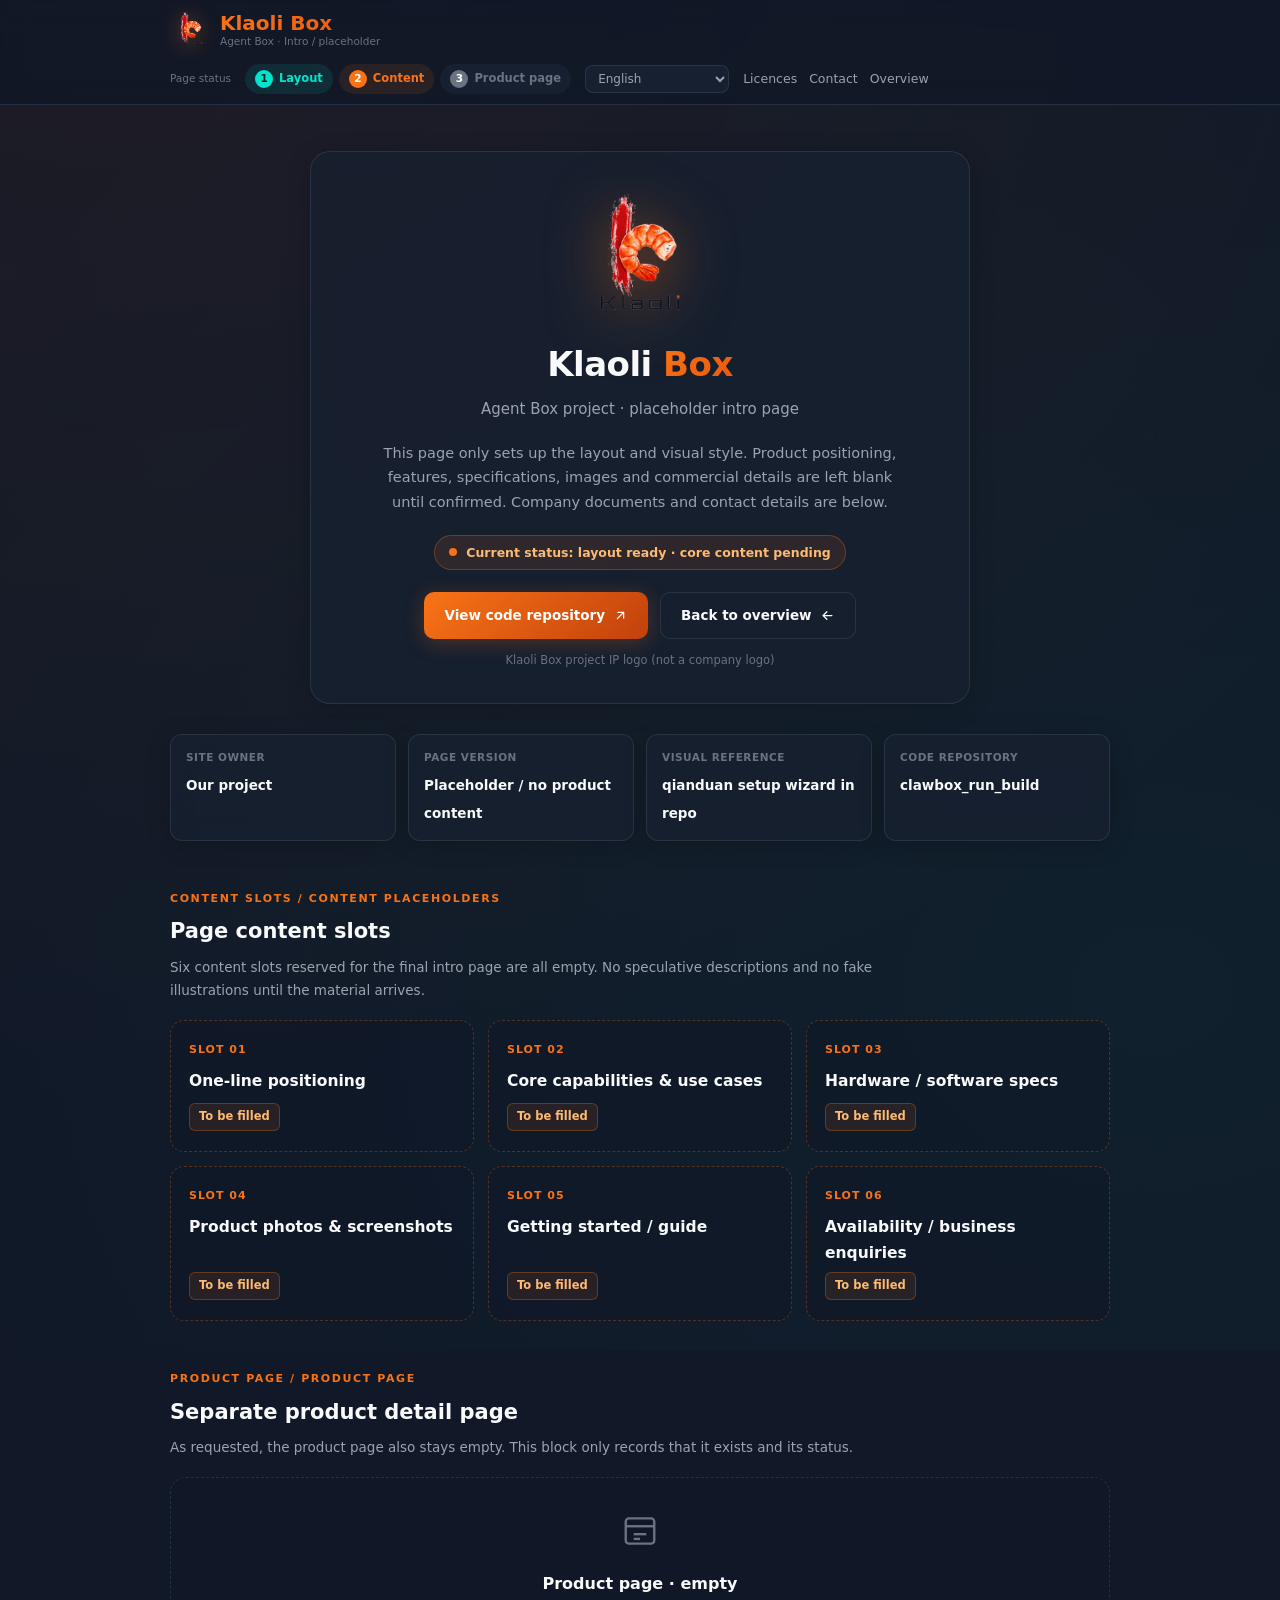
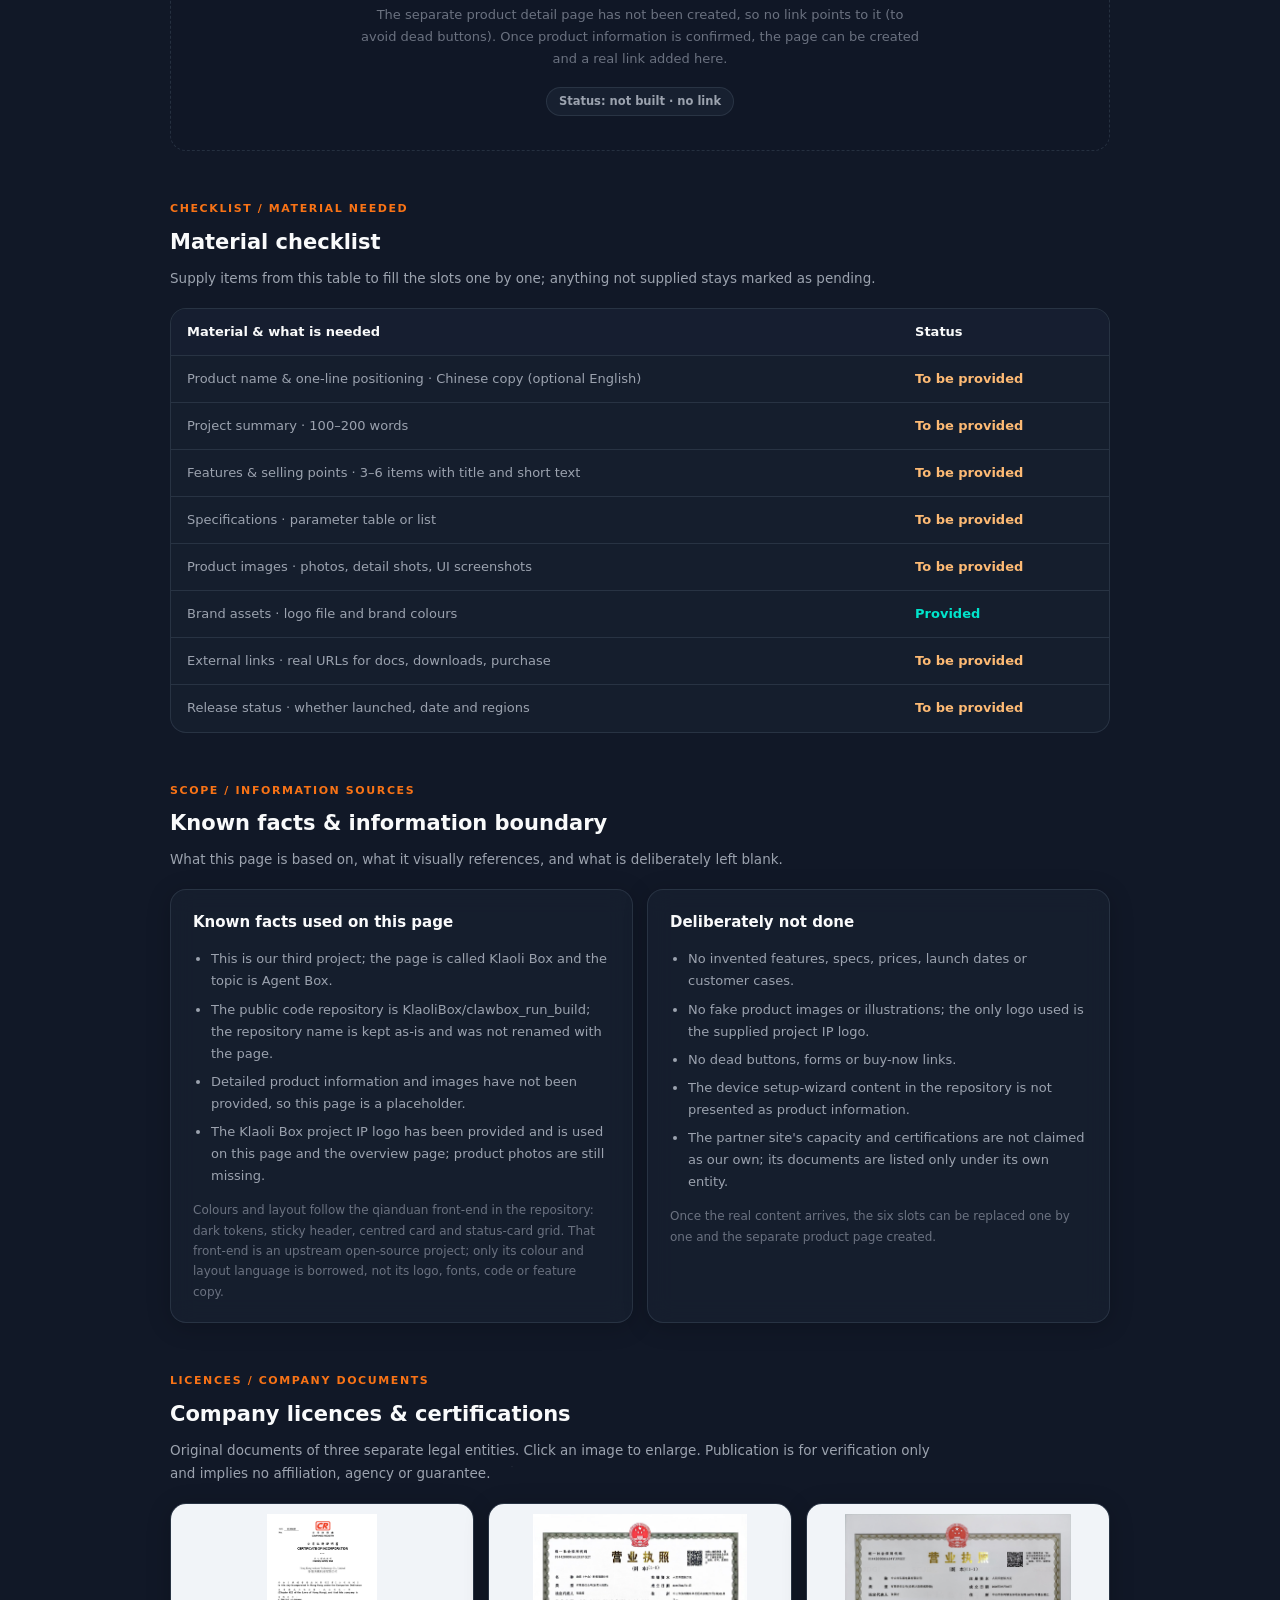
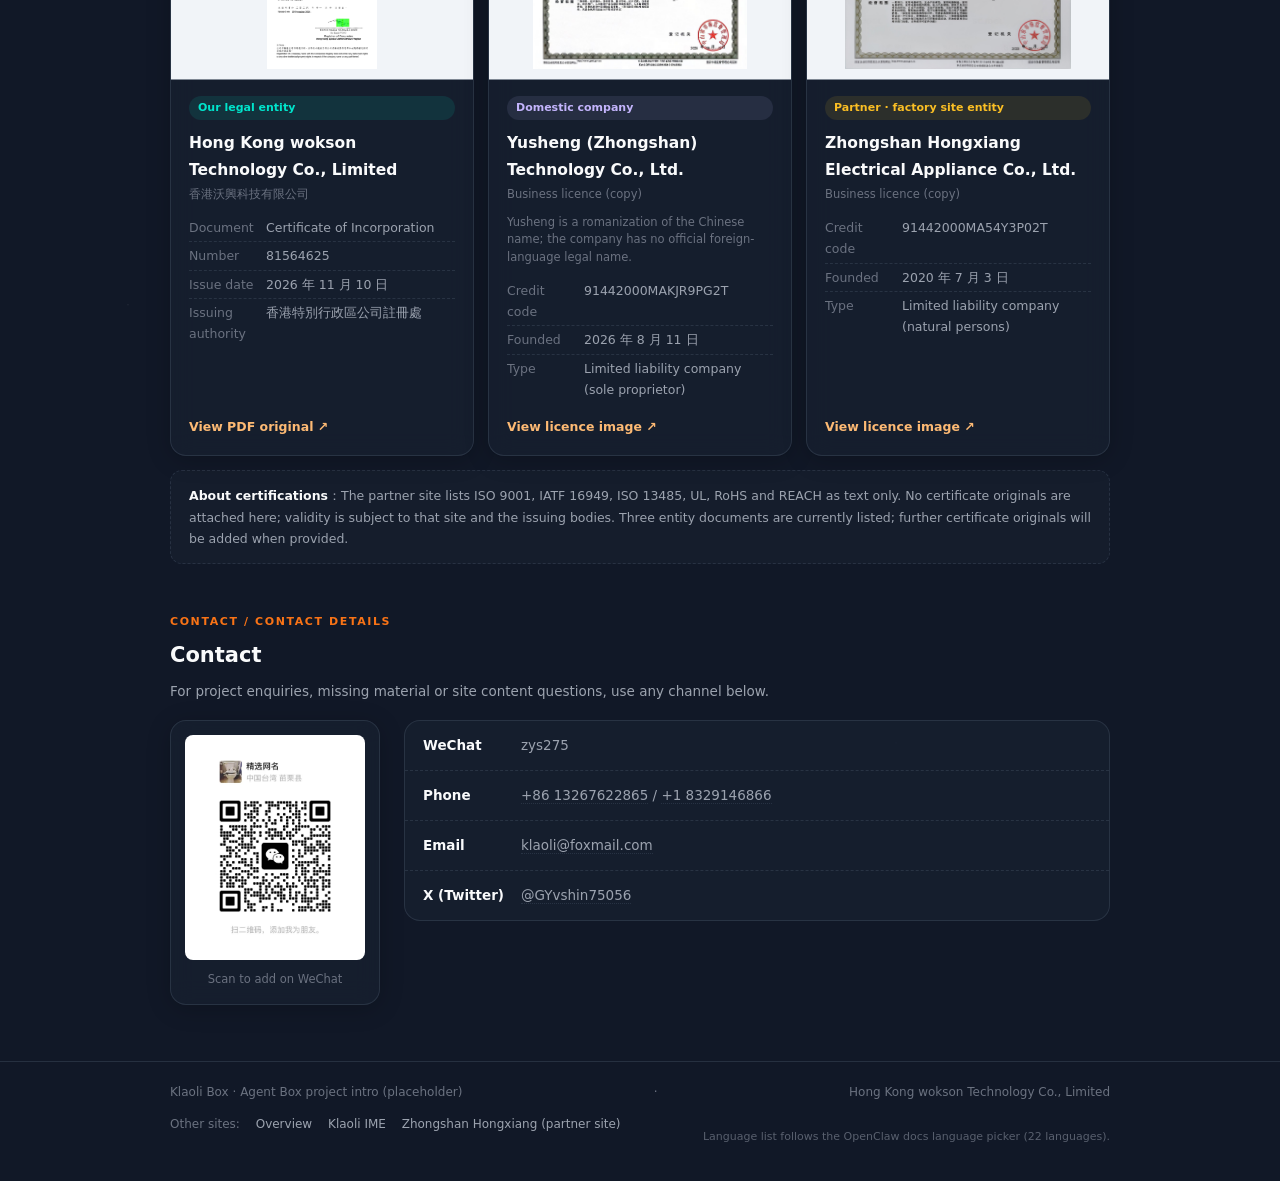
==== commit c95424be: "rename klaoli_shuru -> klaolivietsrf (new URL path klaoli.com/klaolivietsrf/index.html), update nav " ====
--- a/html/klaoli box/index.html
+++ b/html/klaoli box/index.html
@@ -510,7 +510,7 @@
     <span data-i18n="b_foot_main">Klaoli Box · Agent Box 项目介绍（占位版）</span> · <span data-i18n="c_name_hk">香港沃興科技有限公司</span>
     <span><span data-i18n="b_foot_sites">其他站点：</span>
       <a href="../index.html" data-i18n="c_nav_overview">项目总览</a>
-      <a href="../klaoli输入法/index.html" data-i18n="g_klaoli_name">Klaoli 输入法</a>
+      <a href="../klaolivietsrf/index.html" data-i18n="g_klaoli_name">Klaoli 输入法</a>
       <a href="../pcb工厂/index.html" data-i18n="b_foot_hx">中山弘翔电器（合作公司站点）</a>
     </span>
     <span class="lang-note" data-i18n="c_lang_note">语言列表参考 OpenClaw 文档站语言选择器，共 22 种。</span>
